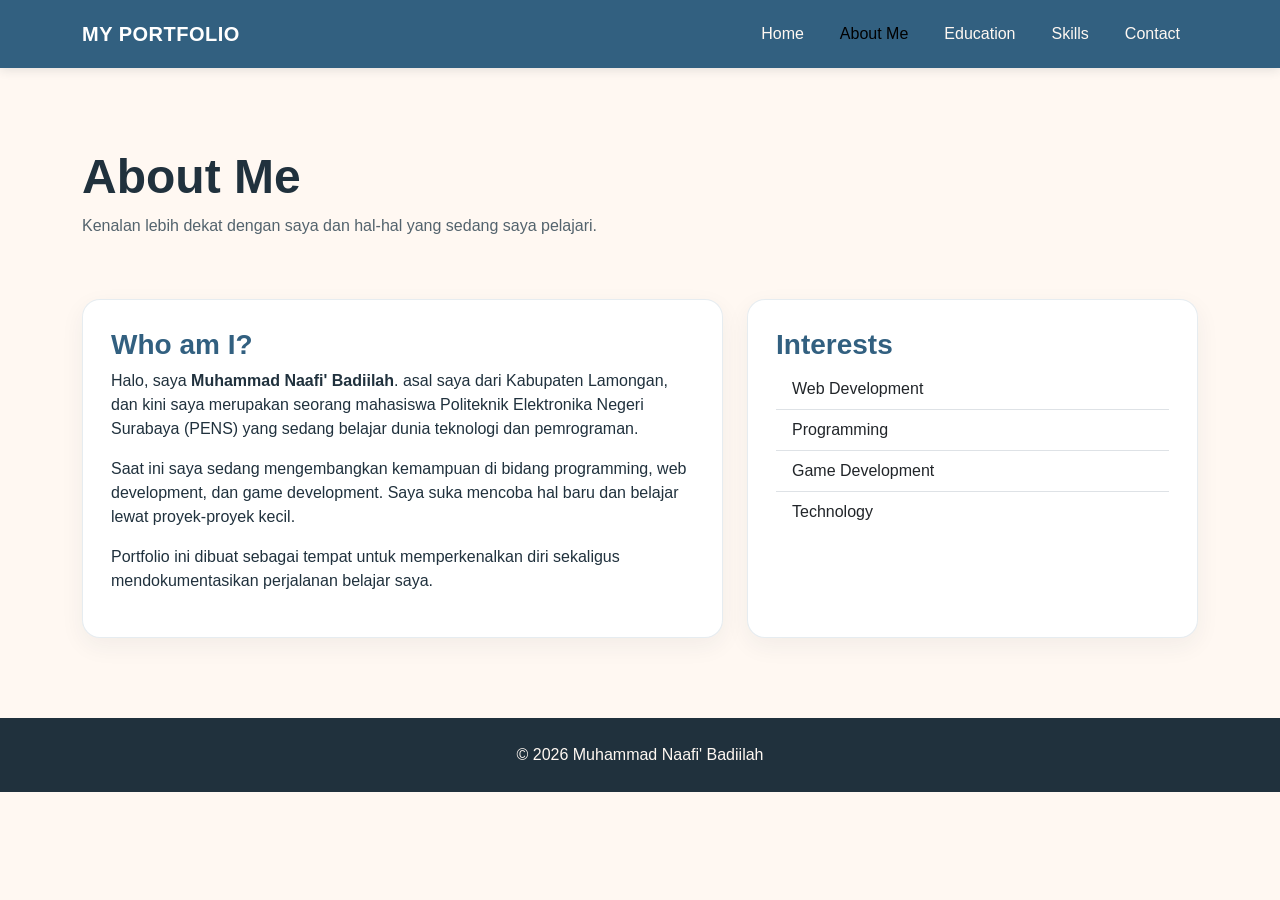
==== about_me.html @ 1b21f170 "Initial commit" ====
<!doctype html>
<html lang="id">
  <head>
    <meta charset="utf-8" />
    <meta name="viewport" content="width=device-width, initial-scale=1" />
    <title>About Me | My Portfolio</title>
    <link
      rel="stylesheet"
      href="https://cdnjs.cloudflare.com/ajax/libs/animate.css/4.1.1/animate.min.css"
    />
    <link rel="icon" type="image/png" href="images/foto_naafi.png" />
    <link href="bootstrap/css/bootstrap.min.css" rel="stylesheet" />
    <link href="style/style.css" rel="stylesheet" />
  </head>
  <body>
    <nav class="navbar navbar-expand-lg sticky-top">
      <div class="container">
        <span class="navbar-brand">MY PORTFOLIO</span>
        <button
          class="navbar-toggler"
          type="button"
          data-bs-toggle="collapse"
          data-bs-target="#navbarNav"
        >
          <span class="navbar-toggler-icon"></span>
        </button>
        <div class="collapse navbar-collapse" id="navbarNav">
          <ul class="navbar-nav ms-auto">
            <li class="nav-item">
              <a class="nav-link" href="home.html">Home</a>
            </li>
            <li class="nav-item">
              <a class="nav-link active" href="about_me.html">About Me</a>
            </li>
            <li class="nav-item">
              <a class="nav-link" href="education.html">Education</a>
            </li>
            <li class="nav-item">
              <a class="nav-link" href="skills.html">Skills</a>
            </li>
            <li class="nav-item">
              <a class="nav-link" href="contact.html">Contact</a>
            </li>
          </ul>
        </div>
      </div>
    </nav>
    <main>
      <div class="container">
        <header
          class="page-header animate__animated animate__fadeInDown animate-delay-0.8s"
        >
          <h1>About Me</h1>
          <p>
            Kenalan lebih dekat dengan saya dan hal-hal yang sedang saya
            pelajari.
          </p>
        </header>

        <div class="row g-4">
          <div class="col-lg-7">
            <div
              class="section-card animate__animated animate__fadeInLeft"
              style="animation-delay: 1s"
            >
              <h3>Who am I?</h3>
              <p>
                Halo, saya <strong>Muhammad Naafi' Badiilah</strong>. asal saya
                dari Kabupaten Lamongan, dan kini saya merupakan seorang
                mahasiswa Politeknik Elektronika Negeri Surabaya (PENS) yang
                sedang belajar dunia teknologi dan pemrograman.
              </p>
              <p>
                Saat ini saya sedang mengembangkan kemampuan di bidang
                programming, web development, dan game development. Saya suka
                mencoba hal baru dan belajar lewat proyek-proyek kecil.
              </p>
              <p>
                Portfolio ini dibuat sebagai tempat untuk memperkenalkan diri
                sekaligus mendokumentasikan perjalanan belajar saya.
              </p>
            </div>
          </div>
          <div class="col-lg-5">
            <div
              class="section-card animate__animated animate__fadeInRight"
              style="animation-delay: 1.8s"
            >
              <h3>Interests</h3>
              <ul class="list-group list-group-flush">
                <li class="list-group-item bg-transparent">Web Development</li>
                <li class="list-group-item bg-transparent">Programming</li>
                <li class="list-group-item bg-transparent">Game Development</li>
                <li class="list-group-item bg-transparent">Technology</li>
              </ul>
            </div>
          </div>
        </div>
      </div>
    </main>
    <footer>
      <div class="container text-center">© 2026 Muhammad Naafi' Badiilah</div>
    </footer>
    <script src="bootstrap/js/bootstrap.bundle.min.js"></script>
  </body>
</html>
---- style/style.css ----
:root {
  --cream: #FFF8F2;
  --navy: #20313D;
  --blue: #326080;
  --light-blue: #B5D2E6;
  --white: #ffffff;
}

html { scroll-behavior: smooth; }
body {
  background-color: var(--cream);
  color: var(--navy);
  font-family: Arial, Helvetica, sans-serif;
}

.navbar {
  background-color: var(--blue);
  padding: 14px 0;
  box-shadow: 0 2px 10px rgba(32, 49, 61, 0.12);
}

.navbar-brand,
.navbar .nav-link { color: var(--cream); }
.navbar-brand { font-weight: 700; letter-spacing: .5px; }

.navbar .nav-link {
  position: relative;
  color: var(--cream);
  margin: 0 10px;
  padding-bottom: 8px;
  background-color: transparent;
}

.navbar .nav-link:visited,
.navbar .nav-link:focus,
.navbar .nav-link:active {
  color: #ffffff;
  background-color: transparent;
}

.navbar .nav-link::after {
  content: "";
  position: absolute;
  left: 0;
  bottom: 0;
  width: 0;
  height: 2px;
  background-color: var(--cream);
  transition: width 0.3s ease;
}


.navbar .nav-link:hover::after {
  width: 100%;
}

.hero { min-height: calc(100vh - 74px); display: flex; align-items: center; }
.hero-title { font-size: clamp(2.6rem, 6vw, 5rem); font-weight: 800; line-height: 1.05; }
.hero-title span { color: var(--blue); }
.hero-subtitle { font-size: 1.15rem; color: #53636d; max-width: 650px; }

.btn-main {
  background-color: var(--blue);
  color: var(--cream);
  border: 2px solid var(--blue);
  padding: 10px 22px;
  border-radius: 8px;
  font-weight: 600;
}
.btn-main:hover { background-color: var(--navy); border-color: var(--navy); color: var(--cream); }
.btn-outline-main { border: 2px solid var(--blue); color: var(--blue); padding: 10px 22px; border-radius: 8px; font-weight: 600; }
.btn-outline-main:hover { background-color: var(--blue); color: var(--cream); }

.profile-box {
  background-color: var(--light-blue);
  border-radius: 28px;
  padding: 40px;
  min-height: 390px;
  display: flex;
  align-items: center;
  justify-content: center;
  box-shadow: 15px 15px 0 var(--navy);
}
.profile-placeholder {
  width: 230px; height: 230px; border-radius: 50%;
  background-color: var(--blue); color: var(--cream);
  display: flex; align-items: center; justify-content: center;
  font-size: 4rem; font-weight: 800;
}

.profile-box img {
    width: 150%;
    height: 300px;
    object-fit: scale-down;
    border-radius: 20px;
    
}

.page-header { padding: 80px 0 45px; }
.page-header h1 { font-size: 3rem; font-weight: 800; }
.page-header p { color: #53636d; max-width: 700px; }

.section-card {
  background: var(--white);
  border: 1px solid rgba(50,96,128,.12);
  border-radius: 18px;
  padding: 28px;
  height: 100%;
  box-shadow: 0 8px 24px rgba(32,49,61,.06);
}
.section-card h3 { color: var(--blue); font-weight: 700; }

.timeline { border-left: 3px solid var(--light-blue); padding-left: 28px; }
.timeline-item { position: relative; margin-bottom: 35px; }
.timeline-item::before {
  content: ''; position: absolute; width: 14px; height: 14px;
  background: var(--blue); border: 3px solid var(--cream); border-radius: 50%;
  left: -37px; top: 4px;
}
.timeline-item h3 { margin-bottom: 5px; }
.timeline-item .year { color: var(--blue); font-weight: 700; }

.skill-card { text-align: center; }
.skill-icon { font-size: 2rem; font-weight: 800; color: var(--blue); margin-bottom: 12px; }
.progress { height: 9px; background-color: #e6edf1; }
.progress-bar { background-color: var(--blue); }

.contact-info a { color: var(--blue); text-decoration: none; }
.contact-info a:hover { color: var(--navy); text-decoration: underline; }
.form-control, .form-control:focus { border-color: var(--light-blue); box-shadow: none; }
.form-control:focus { outline: 2px solid rgba(50,96,128,.18); }

footer { background-color: var(--navy); color: var(--cream); margin-top: 80px; padding: 25px 0; }

@media (max-width: 767px) {
  .hero { padding: 60px 0; }
  .profile-box { margin-top: 30px; box-shadow: 8px 8px 0 var(--navy); }
  .page-header { padding-top: 55px; }
}

.social-btn {
  display: flex;
  align-items: center;
  justify-content: center;
  padding: 14px 22px;
  border-radius: 10px;
  color: #326080;
  background-color: transparent;
  text-decoration: none;
  font-weight: 600;
  border: 2px solid #326080;
  transition: all 0.3s ease;
  position: relative;
  overflow: hidden;
}

.social-btn:hover {
  background-color: #326080;
  color: #ffffff;
  transform: translateY(-3px);
  box-shadow: 0 6px 15px rgba(50, 96, 128, 0.25);
}

.navbar-brand {
  color: #ffffff !important;
}

.navbar-toggler {
  filter: invert(1) grayscale(100%) brightness(200%);
  box-shadow: none !important;
}
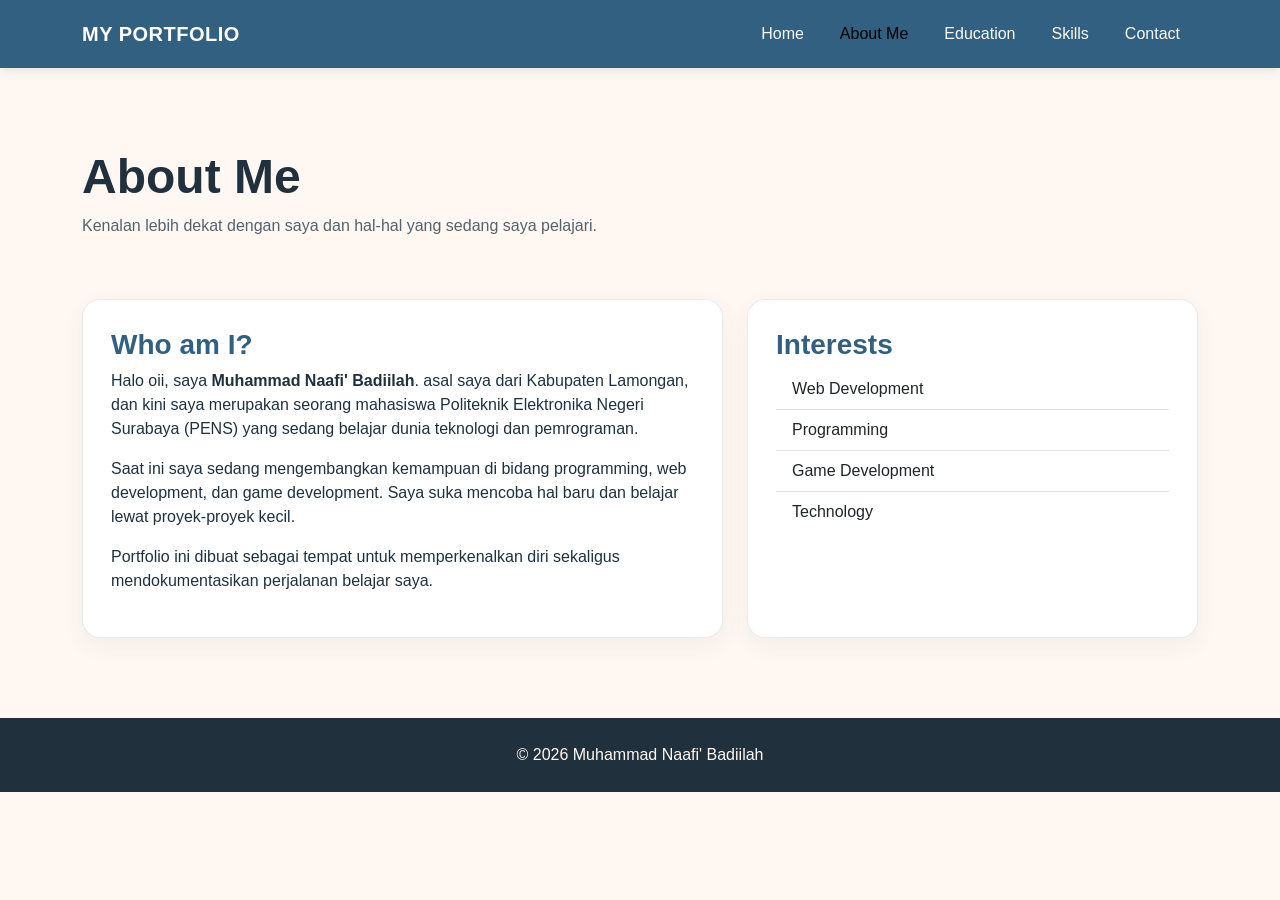
==== commit ef328c53: "halo oi" ====
--- a/about_me.html
+++ b/about_me.html
@@ -27,7 +27,7 @@
         <div class="collapse navbar-collapse" id="navbarNav">
           <ul class="navbar-nav ms-auto">
             <li class="nav-item">
-              <a class="nav-link" href="home.html">Home</a>
+              <a class="nav-link" href="index.html">Home</a>
             </li>
             <li class="nav-item">
               <a class="nav-link active" href="about_me.html">About Me</a>
@@ -65,7 +65,7 @@
             >
               <h3>Who am I?</h3>
               <p>
-                Halo, saya <strong>Muhammad Naafi' Badiilah</strong>. asal saya
+                Halo oii, saya <strong>Muhammad Naafi' Badiilah</strong>. asal saya
                 dari Kabupaten Lamongan, dan kini saya merupakan seorang
                 mahasiswa Politeknik Elektronika Negeri Surabaya (PENS) yang
                 sedang belajar dunia teknologi dan pemrograman.
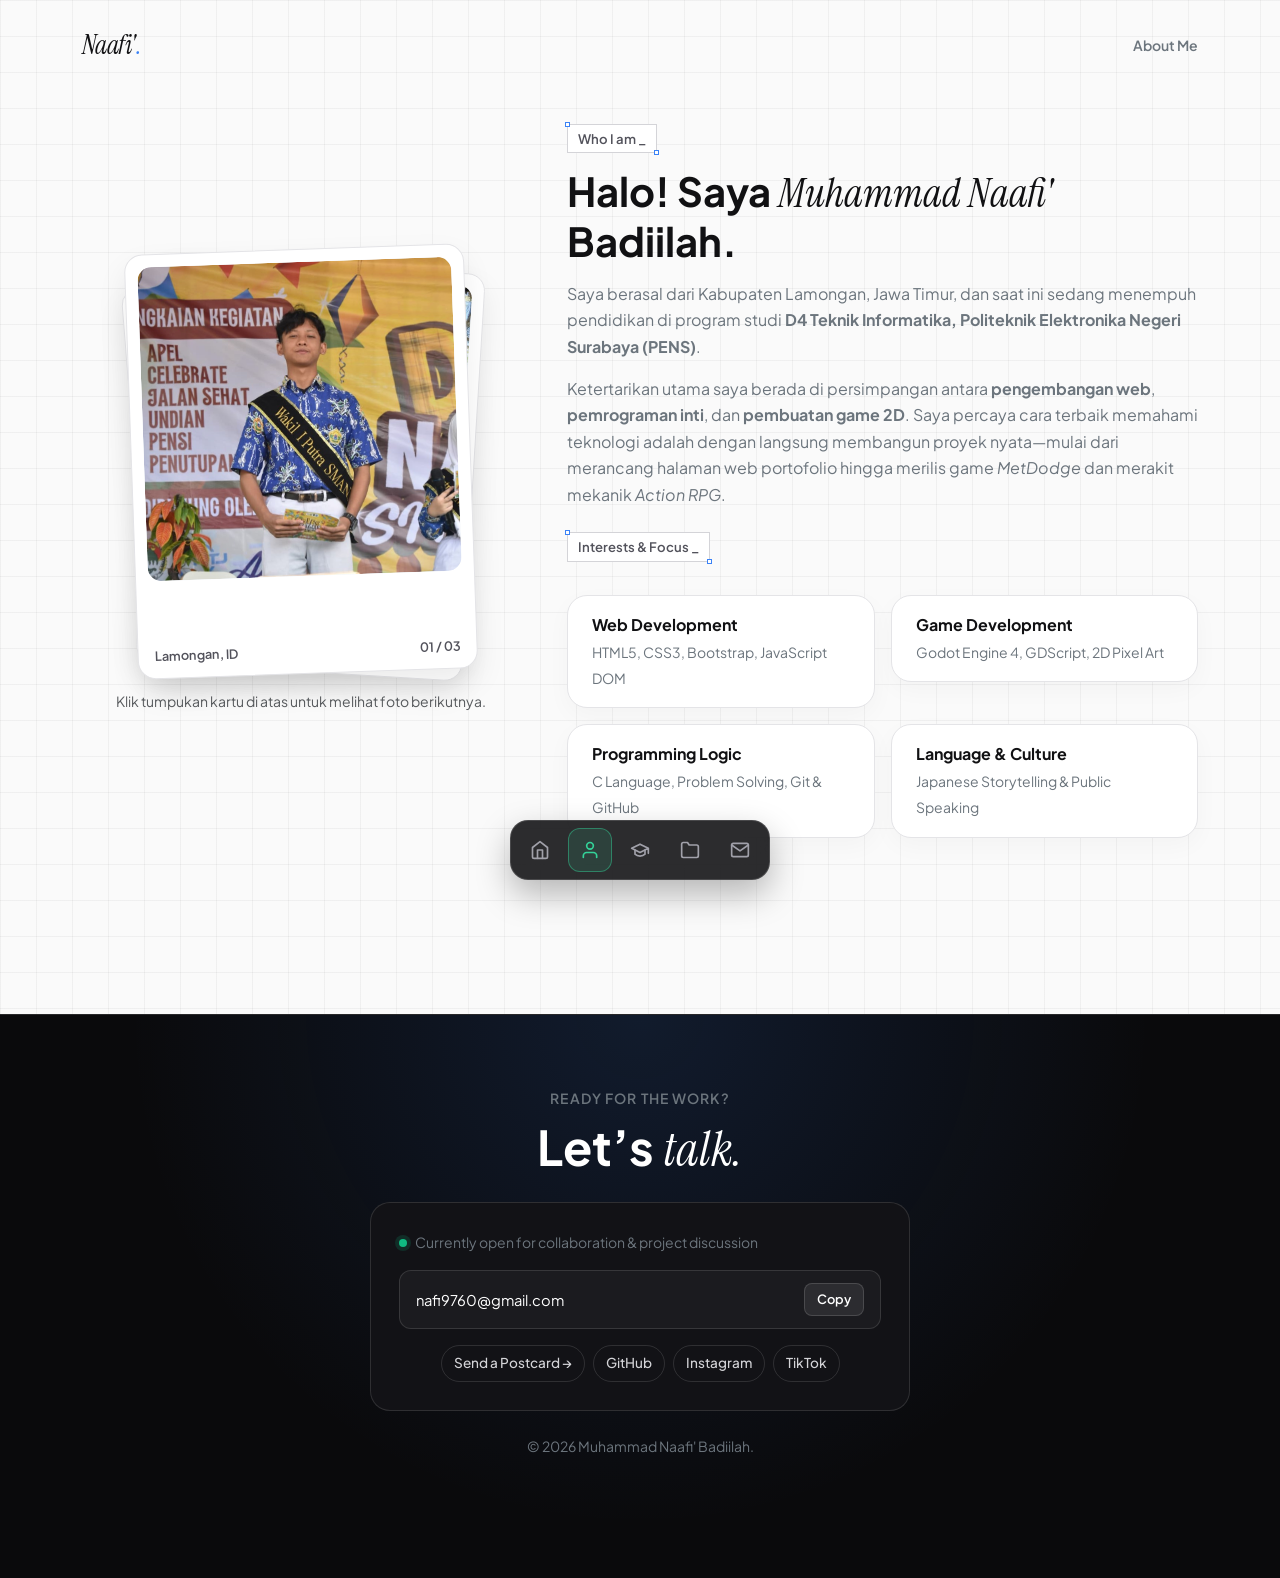
==== commit 22561139: "Update protofolio versi terbaru" ====
--- a/about_me.html
+++ b/about_me.html
@@ -1,106 +1,308 @@
 <!doctype html>
 <html lang="id">
   <head>
-    <meta charset="utf-8" />
-    <meta name="viewport" content="width=device-width, initial-scale=1" />
-    <title>About Me | My Portfolio</title>
+    <meta charset="UTF-8" />
+    <meta name="viewport" content="width=device-width, initial-scale=1.0" />
+    <title>About Me | Naafi'</title>
     <link
-      rel="stylesheet"
-      href="https://cdnjs.cloudflare.com/ajax/libs/animate.css/4.1.1/animate.min.css"
+      rel="icon"
+      type="image/svg+xml"
+      href="data:image/svg+xml,%3Csvg xmlns='http://www.w3.org/2000/svg' viewBox='0 0 100 100'%3E%3Ccircle cx='50' cy='50' r='48' fill='%23111113'/%3E%3Ctext x='47' y='69' font-family='Georgia, serif' font-style='italic' font-weight='bold' font-size='58' fill='%23ffffff' text-anchor='middle'%3EN%3C/text%3E%3Ccircle cx='74' cy='66' r='7' fill='%233b82f6'/%3E%3Crect x='79' y='53' width='4' height='4' fill='%233b82f6'/%3E%3C/svg%3E"
     />
-    <link rel="icon" type="image/png" href="images/foto_naafi.png" />
-    <link href="bootstrap/css/bootstrap.min.css" rel="stylesheet" />
-    <link href="style/style.css" rel="stylesheet" />
+    <link rel="stylesheet" href="bootstrap/css/bootstrap.min.css" />
+    <link rel="stylesheet" href="style/style.css" />
   </head>
   <body>
-    <nav class="navbar navbar-expand-lg sticky-top">
+    <header class="top-brand-bar">
+      <div class="container d-flex justify-content-between align-items-center">
+        <a href="index.html" class="brand-signature">Naafi'<span>.</span></a>
+        <span class="small text-secondary fw-semibold">About Me</span>
+      </div>
+    </header>
+
+    <main class="container py-4 py-md-5">
+      <section class="row align-items-center g-5 mb-5">
+        <!-- TUMPUKAN FOTO POLAROID INTERAKTIF -->
+        <div class="col-lg-5">
+          <div
+            class="polaroid-stack"
+            id="polaroidStack"
+            title="Klik untuk ganti kartu foto"
+          >
+            <!-- KARTU POLAROID 1 -->
+            <div class="polaroid-item" data-pos="0">
+              <div class="photo-slot-empty" style="aspect-ratio: 1/1">
+                <img src="images/mc.jpeg" alt="Naafi Portrait" />
+              </div>
+              <div class="polaroid-caption">
+                <span>Lamongan, ID</span>
+                <span>01 / 03</span>
+              </div>
+            </div>
+
+            <!-- KARTU POLAROID 2 -->
+            <div class="polaroid-item" data-pos="1">
+              <div class="photo-slot-empty" style="aspect-ratio: 1/1">
+                <img src="images/paskib.jpeg" alt="Aktivitas Kampus PENS" />
+              </div>
+              <div class="polaroid-caption">
+                <span>Lamongan, ID</span>
+                <span>02 / 03</span>
+              </div>
+            </div>
+
+            <!-- KARTU POLAROID 3 -->
+            <div class="polaroid-item" data-pos="2">
+              <div class="photo-slot-empty" style="aspect-ratio: 1/1">
+                <img src="images/selfie.jpeg" alt="Game Development" />
+              </div>
+              <div class="polaroid-caption">
+                <span>Surabaya, ID</span>
+                <span>03 / 03</span>
+              </div>
+            </div>
+          </div>
+          <p class="text-center small text-muted mt-3 mb-0">
+            Klik tumpukan kartu di atas untuk melihat foto berikutnya.
+          </p>
+        </div>
+
+        <!-- CERITA PERSONAL NAAFI' -->
+        <div class="col-lg-7">
+          <span class="section-tag">Who I am _</span>
+          <h1 class="fw-bold mb-3">
+            Halo! Saya
+            <span class="font-editorial">Muhammad Naafi'</span> Badiilah.
+          </h1>
+          <p class="text-secondary">
+            Saya berasal dari Kabupaten Lamongan, Jawa Timur, dan saat ini
+            sedang menempuh pendidikan di program studi
+            <strong
+              >D4 Teknik Informatika, Politeknik Elektronika Negeri Surabaya
+              (PENS)</strong
+            >.
+          </p>
+          <p class="text-secondary mb-4">
+            Ketertarikan utama saya berada di persimpangan antara
+            <strong>pengembangan web</strong>,
+            <strong>pemrograman inti</strong>, dan
+            <strong>pembuatan game 2D</strong>. Saya percaya cara terbaik
+            memahami teknologi adalah dengan langsung membangun proyek
+            nyata—mulai dari merancang halaman web portofolio hingga merilis
+            game <em>MetDodge</em> dan merakit mekanik <em>Action RPG</em>.
+          </p>
+
+          <!-- INTERESTS & TOOLS GRID -->
+          <span class="section-tag">Interests & Focus _</span>
+          <div class="row g-3 mt-1">
+            <div class="col-sm-6">
+              <div class="editorial-card py-3">
+                <div class="fw-bold">Web Development</div>
+                <small class="text-secondary"
+                  >HTML5, CSS3, Bootstrap, JavaScript DOM</small
+                >
+              </div>
+            </div>
+            <div class="col-sm-6">
+              <div class="editorial-card py-3">
+                <div class="fw-bold">Game Development</div>
+                <small class="text-secondary"
+                  >Godot Engine 4, GDScript, 2D Pixel Art</small
+                >
+              </div>
+            </div>
+            <div class="col-sm-6">
+              <div class="editorial-card py-3">
+                <div class="fw-bold">Programming Logic</div>
+                <small class="text-secondary"
+                  >C Language, Problem Solving, Git &amp; GitHub</small
+                >
+              </div>
+            </div>
+            <div class="col-sm-6">
+              <div class="editorial-card py-3">
+                <div class="fw-bold">Language &amp; Culture</div>
+                <small class="text-secondary"
+                  >Japanese Storytelling &amp; Public Speaking</small
+                >
+              </div>
+            </div>
+          </div>
+        </div>
+      </section>
+    </main>
+
+    <!-- DARK CTA FOOTER -->
+    <footer class="dark-cta-footer text-center">
       <div class="container">
-        <span class="navbar-brand">MY PORTFOLIO</span>
-        <button
-          class="navbar-toggler"
-          type="button"
-          data-bs-toggle="collapse"
-          data-bs-target="#navbarNav"
-        >
-          <span class="navbar-toggler-icon"></span>
-        </button>
-        <div class="collapse navbar-collapse" id="navbarNav">
-          <ul class="navbar-nav ms-auto">
-            <li class="nav-item">
-              <a class="nav-link" href="index.html">Home</a>
-            </li>
-            <li class="nav-item">
-              <a class="nav-link active" href="about_me.html">About Me</a>
-            </li>
-            <li class="nav-item">
-              <a class="nav-link" href="education.html">Education</a>
-            </li>
-            <li class="nav-item">
-              <a class="nav-link" href="skills.html">Skills</a>
-            </li>
-            <li class="nav-item">
-              <a class="nav-link" href="contact.html">Contact</a>
-            </li>
-          </ul>
+        <p
+          class="small text-uppercase text-secondary fw-semibold mb-2"
+          style="letter-spacing: 0.08em"
+        >
+          Ready for the work?
+        </p>
+        <h2 class="display-5 fw-bold mb-4">
+          Let’s <span class="font-editorial">talk.</span>
+        </h2>
+        <div class="collab-panel text-start mb-4">
+          <div
+            class="d-flex align-items-center gap-2 small text-secondary mb-3"
+          >
+            <span class="status-dot"></span>
+            <span
+              >Currently open for collaboration &amp; project discussion</span
+            >
+          </div>
+          <div class="email-copy-box mb-3">
+            <span class="text-white text-truncate">nafi9760@gmail.com</span>
+            <button
+              type="button"
+              class="btn-copy-email"
+              data-email="nafi9760@gmail.com"
+            >
+              Copy
+            </button>
+          </div>
+          <div class="d-flex flex-wrap gap-2 justify-content-center">
+            <a href="contact.html" class="social-pill-dark"
+              >Send a Postcard &rarr;</a
+            >
+            <a
+              href="https://github.com/NaffShade"
+              target="_blank"
+              rel="noopener"
+              class="social-pill-dark"
+              >GitHub</a
+            >
+            <a
+              href="https://www.instagram.com/_naffinite/"
+              target="_blank"
+              rel="noopener"
+              class="social-pill-dark"
+              >Instagram</a
+            >
+            <a
+              href="https://www.tiktok.com/@villainterkenal"
+              target="_blank"
+              rel="noopener"
+              class="social-pill-dark"
+              >TikTok</a
+            >
+          </div>
         </div>
+        <p class="small text-secondary mb-0">
+          &copy; 2026 Muhammad Naafi' Badiilah.
+        </p>
       </div>
+    </footer>
+
+    <!-- FLOATING DOCK NAVBAR -->
+    <nav class="floating-dock" aria-label="Main Navigation">
+      <a
+        href="index.html"
+        class="dock-link"
+        data-label="Home"
+        aria-label="Home"
+      >
+        <svg
+          width="20"
+          height="20"
+          viewBox="0 0 24 24"
+          fill="none"
+          stroke="currentColor"
+          stroke-width="2"
+          stroke-linecap="round"
+          stroke-linejoin="round"
+        >
+          <path d="M3 9l9-7 9 7v11a2 2 0 0 1-2 2H5a2 2 0 0 1-2-2z" />
+          <polyline points="9 22 9 12 15 12 15 22" />
+        </svg>
+      </a>
+      <a
+        href="about_me.html"
+        class="dock-link"
+        data-label="About Me"
+        aria-label="About Me"
+      >
+        <svg
+          width="20"
+          height="20"
+          viewBox="0 0 24 24"
+          fill="none"
+          stroke="currentColor"
+          stroke-width="2"
+          stroke-linecap="round"
+          stroke-linejoin="round"
+        >
+          <path d="M20 21v-2a4 4 0 0 0-4-4H8a4 4 0 0 0-4 4v2" />
+          <circle cx="12" cy="7" r="4" />
+        </svg>
+      </a>
+      <a
+        href="education.html"
+        class="dock-link"
+        data-label="Education"
+        aria-label="Education"
+      >
+        <svg
+          width="20"
+          height="20"
+          viewBox="0 0 24 24"
+          fill="none"
+          stroke="currentColor"
+          stroke-width="2"
+          stroke-linecap="round"
+          stroke-linejoin="round"
+        >
+          <path d="M22 10v6M2 10l10-5 10 5-10 5z" />
+          <path d="M6 12v5c3 3 9 3 12 0v-5" />
+        </svg>
+      </a>
+      <a
+        href="skills.html"
+        class="dock-link"
+        data-label="Projects & Skills"
+        aria-label="Projects & Skills"
+      >
+        <svg
+          width="20"
+          height="20"
+          viewBox="0 0 24 24"
+          fill="none"
+          stroke="currentColor"
+          stroke-width="2"
+          stroke-linecap="round"
+          stroke-linejoin="round"
+        >
+          <path
+            d="M22 19a2 2 0 0 1-2 2H4a2 2 0 0 1-2-2V5a2 2 0 0 1 2-2h5l2 3h9a2 2 0 0 1 2 2z"
+          />
+        </svg>
+      </a>
+      <a
+        href="contact.html"
+        class="dock-link"
+        data-label="Contact"
+        aria-label="Contact"
+      >
+        <svg
+          width="20"
+          height="20"
+          viewBox="0 0 24 24"
+          fill="none"
+          stroke="currentColor"
+          stroke-width="2"
+          stroke-linecap="round"
+          stroke-linejoin="round"
+        >
+          <path
+            d="M4 4h16c1.1 0 2 .9 2 2v12c0 1.1-.9 2-2 2H4c-1.1 0-2-.9-2-2V6c0-1.1.9-2 2-2z"
+          />
+          <polyline points="22,6 12,13 2,6" />
+        </svg>
+      </a>
     </nav>
-    <main>
-      <div class="container">
-        <header
-          class="page-header animate__animated animate__fadeInDown animate-delay-0.8s"
-        >
-          <h1>About Me</h1>
-          <p>
-            Kenalan lebih dekat dengan saya dan hal-hal yang sedang saya
-            pelajari.
-          </p>
-        </header>
-
-        <div class="row g-4">
-          <div class="col-lg-7">
-            <div
-              class="section-card animate__animated animate__fadeInLeft"
-              style="animation-delay: 1s"
-            >
-              <h3>Who am I?</h3>
-              <p>
-                Halo oii, saya <strong>Muhammad Naafi' Badiilah</strong>. asal saya
-                dari Kabupaten Lamongan, dan kini saya merupakan seorang
-                mahasiswa Politeknik Elektronika Negeri Surabaya (PENS) yang
-                sedang belajar dunia teknologi dan pemrograman.
-              </p>
-              <p>
-                Saat ini saya sedang mengembangkan kemampuan di bidang
-                programming, web development, dan game development. Saya suka
-                mencoba hal baru dan belajar lewat proyek-proyek kecil.
-              </p>
-              <p>
-                Portfolio ini dibuat sebagai tempat untuk memperkenalkan diri
-                sekaligus mendokumentasikan perjalanan belajar saya.
-              </p>
-            </div>
-          </div>
-          <div class="col-lg-5">
-            <div
-              class="section-card animate__animated animate__fadeInRight"
-              style="animation-delay: 1.8s"
-            >
-              <h3>Interests</h3>
-              <ul class="list-group list-group-flush">
-                <li class="list-group-item bg-transparent">Web Development</li>
-                <li class="list-group-item bg-transparent">Programming</li>
-                <li class="list-group-item bg-transparent">Game Development</li>
-                <li class="list-group-item bg-transparent">Technology</li>
-              </ul>
-            </div>
-          </div>
-        </div>
-      </div>
-    </main>
-    <footer>
-      <div class="container text-center">© 2026 Muhammad Naafi' Badiilah</div>
-    </footer>
-    <script src="bootstrap/js/bootstrap.bundle.min.js"></script>
+
+    <script src="js/interaktif.js"></script>
   </body>
 </html>
--- a/style/style.css
+++ b/style/style.css
@@ -1,171 +1,604 @@
+/* =========================================================
+   1. VARIABEL WARNA & FONT (TEMA EDITORIAL LIGHT + DARK CTA)
+   ========================================================= */
+@import url('https://fonts.googleapis.com/css2?family=Instrument+Serif:ital@0;1&family=Plus+Jakarta+Sans:wght@400;500;600;700&display=swap');
+
 :root {
-  --cream: #FFF8F2;
-  --navy: #20313D;
-  --blue: #326080;
-  --light-blue: #B5D2E6;
-  --white: #ffffff;
-}
-
-html { scroll-behavior: smooth; }
+  --bg-canvas: #fafafa;
+  --grid-color: rgba(17, 17, 19, 0.045);
+  --surface-white: #ffffff;
+  --surface-soft: #f4f4f5;
+  --ink-primary: #111113;
+  --ink-secondary: #52525b;
+  --ink-muted: #71717a;
+  --border-light: #e4e4e7;
+  --accent-mint: #10b981;
+  --accent-blue: #3b82f6;
+  --accent-purple: #8b5cf6;
+  --dark-bg: #0a0a0c;
+  --dark-panel: #121216;
+  --dark-border: rgba(255, 255, 255, 0.12);
+  --font-sans: 'Plus Jakarta Sans', system-ui, -apple-system, sans-serif;
+  --font-serif: 'Instrument Serif', Georgia, serif;
+}
+
+/* =========================================================
+   2. RESET & LATAR GRID TIPIS
+   ========================================================= */
+* {
+  box-sizing: border-box;
+}
+
+html {
+  scroll-behavior: smooth;
+}
+
 body {
-  background-color: var(--cream);
-  color: var(--navy);
-  font-family: Arial, Helvetica, sans-serif;
-}
-
-.navbar {
-  background-color: var(--blue);
-  padding: 14px 0;
-  box-shadow: 0 2px 10px rgba(32, 49, 61, 0.12);
-}
-
-.navbar-brand,
-.navbar .nav-link { color: var(--cream); }
-.navbar-brand { font-weight: 700; letter-spacing: .5px; }
-
-.navbar .nav-link {
+  margin: 0;
+  font-family: var(--font-sans);
+  color: var(--ink-primary);
+  background-color: var(--bg-canvas);
+  /* Efek kertas grid tipis */
+  background-image:
+    linear-gradient(to right, var(--grid-color) 1px, transparent 1px),
+    linear-gradient(to bottom, var(--grid-color) 1px, transparent 1px);
+  background-size: 36px 36px;
+  overflow-x: hidden;
+  line-height: 1.65;
+}
+
+.font-editorial {
+  font-family: var(--font-serif);
+  font-style: italic;
+  font-weight: 400;
+}
+
+/* =========================================================
+   3. BRAND SIGNATURE ATAS & BADGE LABEL BER-SUDUT
+   ========================================================= */
+.top-brand-bar {
+  padding: 1.5rem 0 0.5rem;
+}
+
+.brand-signature {
+  font-family: var(--font-serif);
+  font-style: italic;
+  font-size: 1.65rem;
+  color: var(--ink-primary);
+  text-decoration: none;
+  letter-spacing: -0.02em;
+}
+
+.brand-signature span {
+  color: var(--accent-blue);
+}
+
+/* Label kecil bergaya selection-box (seperti Intro _, My work _) */
+.section-tag {
+  display: inline-flex;
+  align-items: center;
+  gap: 6px;
+  font-size: 0.82rem;
+  font-weight: 600;
+  color: var(--ink-secondary);
+  background: var(--surface-white);
+  border: 1px solid #d4d4d8;
+  padding: 3px 10px;
   position: relative;
-  color: var(--cream);
-  margin: 0 10px;
-  padding-bottom: 8px;
-  background-color: transparent;
-}
-
-.navbar .nav-link:visited,
-.navbar .nav-link:focus,
-.navbar .nav-link:active {
-  color: #ffffff;
-  background-color: transparent;
-}
-
-.navbar .nav-link::after {
+  margin-bottom: 0.85rem;
+}
+
+.section-tag::before,
+.section-tag::after {
+  content: "";
+  width: 5px;
+  height: 5px;
+  background: var(--surface-white);
+  border: 1px solid var(--accent-blue);
+  position: absolute;
+}
+
+.section-tag::before {
+  top: -3px;
+  left: -3px;
+}
+
+.section-tag::after {
+  bottom: -3px;
+  right: -3px;
+}
+
+/* Titik hijau status kolaborasi */
+.status-pill {
+  display: inline-flex;
+  align-items: center;
+  gap: 8px;
+  font-size: 0.8rem;
+  font-weight: 500;
+  color: var(--ink-secondary);
+  background: var(--surface-white);
+  border: 1px solid var(--border-light);
+  border-radius: 999px;
+  padding: 5px 14px;
+}
+
+.status-dot {
+  width: 8px;
+  height: 8px;
+  border-radius: 50%;
+  background-color: var(--accent-mint);
+  box-shadow: 0 0 0 4px rgba(16, 185, 129, 0.16);
+}
+
+/* =========================================================
+   4. HERO & PLACEHOLDER FOTO PROFIL
+   ========================================================= */
+.hero-title {
+  font-size: clamp(1.85rem, 3.3vw, 2.6rem);
+  font-weight: 700;
+  letter-spacing: -0.035em;
+  line-height: 1.15;
+}
+
+.photo-frame-card {
+  background: var(--surface-white);
+  border: 1px solid var(--border-light);
+  border-radius: 22px;
+  padding: 14px;
+  box-shadow: 0 18px 40px rgba(17, 17, 19, 0.06);
+  transform: rotate(1.5deg);
+  transition: transform 0.25s ease;
+}
+
+.photo-frame-card:hover {
+  transform: rotate(0deg);
+}
+
+.photo-slot-empty {
+  width: 100%;
+  aspect-ratio: 4 / 5;
+  border-radius: 14px;
+  background: linear-gradient(145deg, #f8fafc, #f1f5f9);
+  display: flex;
+  flex-direction: column;
+  align-items: center;
+  justify-content: center;
+  text-align: center;
+  color: var(--ink-muted);
+  overflow: hidden;
+}
+
+.photo-slot-empty img {
+  width: 100%;
+  height: 100%;
+  object-fit: cover;
+  border-radius: 12px;
+  display: block;
+}
+
+/* =========================================================
+   5. TOMBOL UTAMA & SEKUNDER
+   ========================================================= */
+.btn-ink {
+  background: var(--ink-primary);
+  color: #ffffff;
+  border: 1px solid var(--ink-primary);
+  border-radius: 999px;
+  padding: 0.65rem 1.35rem;
+  font-size: 0.9rem;
+  font-weight: 600;
+  text-decoration: none;
+  display: inline-flex;
+  align-items: center;
+  gap: 8px;
+  transition: all 0.2s ease;
+}
+
+.btn-ink:hover {
+  background: #27272a;
+  color: #ffffff;
+  transform: translateY(-2px);
+}
+
+.btn-outline-ink {
+  background: var(--surface-white);
+  color: var(--ink-primary);
+  border: 1px solid var(--border-light);
+  border-radius: 999px;
+  padding: 0.65rem 1.35rem;
+  font-size: 0.9rem;
+  font-weight: 600;
+  text-decoration: none;
+  display: inline-flex;
+  align-items: center;
+  gap: 8px;
+  transition: all 0.2s ease;
+}
+
+.btn-outline-ink:hover {
+  border-color: var(--ink-primary);
+  color: var(--ink-primary);
+  transform: translateY(-2px);
+}
+
+/* =========================================================
+   6. KARTU EDITORIAL & FOLDER PROYEK INTERAKTIF
+   ========================================================= */
+.editorial-card {
+  background: var(--surface-white);
+  border: 1px solid var(--border-light);
+  border-radius: 20px;
+  padding: 1.5rem;
+  box-shadow: 0 8px 24px rgba(17, 17, 19, 0.03);
+  transition: transform 0.22s ease, box-shadow 0.22s ease, border-color 0.22s ease;
+}
+
+.editorial-card:hover {
+  transform: translateY(-4px);
+  border-color: #d4d4d8;
+  box-shadow: 0 16px 32px rgba(17, 17, 19, 0.06);
+}
+
+/* Gaya Folder Proyek (Terinspirasi halaman Projects Syahani) */
+.folder-card {
+  position: relative;
+  margin-top: 18px;
+  border-radius: 0 18px 18px 18px;
+  padding: 1.5rem;
+  color: #ffffff;
+  cursor: pointer;
+  transition: transform 0.25s ease, box-shadow 0.25s ease;
+  box-shadow: 0 14px 28px rgba(17, 17, 19, 0.1);
+}
+
+/* Lid / Tab atas folder */
+.folder-card::before {
   content: "";
   position: absolute;
+  top: -14px;
   left: 0;
-  bottom: 0;
-  width: 0;
-  height: 2px;
-  background-color: var(--cream);
-  transition: width 0.3s ease;
-}
-
-
-.navbar .nav-link:hover::after {
+  width: 42%;
+  height: 15px;
+  border-radius: 12px 12px 0 0;
+  background: inherit;
+}
+
+.folder-card:hover {
+  transform: translateY(-6px) rotate(-0.6deg);
+  box-shadow: 0 20px 36px rgba(17, 17, 19, 0.16);
+}
+
+.folder-blue {
+  background: linear-gradient(135deg, #2563eb, #3b82f6);
+}
+
+.folder-purple {
+  background: linear-gradient(135deg, #6d28d9, #8b5cf6);
+}
+
+.folder-emerald {
+  background: linear-gradient(135deg, #059669, #10b981);
+}
+
+.folder-sheet {
+  background: rgba(255, 255, 255, 0.96);
+  color: var(--ink-primary);
+  border-radius: 12px;
+  padding: 1rem 1.1rem;
+  margin-bottom: 1rem;
+  box-shadow: 0 4px 12px rgba(0, 0, 0, 0.08);
+}
+
+.folder-badge {
+  display: inline-block;
+  font-size: 0.74rem;
+  font-weight: 700;
+  background: rgba(255, 255, 255, 0.2);
+  color: #ffffff;
+  padding: 3px 10px;
+  border-radius: 999px;
+}
+
+/* =========================================================
+   7. TUMPUKAN FOTO POLAROID INTERAKTIF (ABOUT ME)
+   ========================================================= */
+.polaroid-stack {
+  position: relative;
   width: 100%;
-}
-
-.hero { min-height: calc(100vh - 74px); display: flex; align-items: center; }
-.hero-title { font-size: clamp(2.6rem, 6vw, 5rem); font-weight: 800; line-height: 1.05; }
-.hero-title span { color: var(--blue); }
-.hero-subtitle { font-size: 1.15rem; color: #53636d; max-width: 650px; }
-
-.btn-main {
-  background-color: var(--blue);
-  color: var(--cream);
-  border: 2px solid var(--blue);
-  padding: 10px 22px;
+  max-width: 340px;
+  aspect-ratio: 4 / 5;
+  margin: 0 auto;
+  cursor: pointer;
+}
+
+.polaroid-item {
+  position: absolute;
+  inset: 0;
+  background: var(--surface-white);
+  border: 1px solid var(--border-light);
+  border-radius: 18px;
+  padding: 12px 12px 42px;
+  box-shadow: 0 14px 30px rgba(17, 17, 19, 0.08);
+  transition: transform 0.35s ease, opacity 0.35s ease, z-index 0.1s;
+}
+
+.polaroid-item[data-pos="0"] {
+  z-index: 3;
+  transform: rotate(-2deg) scale(1);
+}
+
+.polaroid-item[data-pos="1"] {
+  z-index: 2;
+  transform: rotate(3.5deg) translate(10px, 6px) scale(0.96);
+}
+
+.polaroid-item[data-pos="2"] {
+  z-index: 1;
+  transform: rotate(-4.5deg) translate(-10px, 10px) scale(0.92);
+}
+
+.polaroid-caption {
+  position: absolute;
+  bottom: 11px;
+  left: 16px;
+  right: 16px;
+  font-size: 0.8rem;
+  font-weight: 600;
+  color: var(--ink-secondary);
+  display: flex;
+  justify-content: space-between;
+}
+
+/* =========================================================
+   8. TIMELINE PENDIDIKAN (EDUCATION)
+   ========================================================= */
+.edu-timeline {
+  position: relative;
+  padding-left: 1.75rem;
+  border-left: 2px solid var(--border-light);
+}
+
+.edu-item {
+  position: relative;
+  padding-bottom: 1.75rem;
+}
+
+.edu-item:last-child {
+  padding-bottom: 0;
+}
+
+.edu-dot {
+  position: absolute;
+  left: -2.22rem;
+  top: 0.35rem;
+  width: 13px;
+  height: 13px;
+  border-radius: 50%;
+  background: var(--surface-white);
+  border: 3px solid var(--accent-blue);
+}
+
+.edu-item.current .edu-dot {
+  border-color: var(--accent-mint);
+  box-shadow: 0 0 0 4px rgba(16, 185, 129, 0.18);
+}
+
+/* =========================================================
+   9. KARTU SURAT & TOPIC CHIPS (CONTACT)
+   ========================================================= */
+.postcard-box {
+  background: var(--surface-white);
+  border: 1px solid var(--border-light);
+  border-radius: 24px;
+  padding: 2rem;
+  position: relative;
+  box-shadow: 0 18px 42px rgba(17, 17, 19, 0.05);
+}
+
+.postcard-stamp {
+  position: absolute;
+  top: 22px;
+  right: 22px;
+  width: 68px;
+  height: 78px;
+  background: #ede9fe;
+  border: 2px dashed #a78bfa;
+  border-radius: 10px;
+  display: flex;
+  flex-direction: column;
+  align-items: center;
+  justify-content: center;
+  font-family: var(--font-serif);
+  font-style: italic;
+  font-size: 1.15rem;
+  color: #5b21b6;
+  transform: rotate(7deg);
+  user-select: none;
+}
+
+.topic-chip {
+  border: 1px solid var(--border-light);
+  background: var(--bg-canvas);
+  color: var(--ink-secondary);
+  border-radius: 999px;
+  padding: 6px 14px;
+  font-size: 0.84rem;
+  font-weight: 600;
+  cursor: pointer;
+  transition: all 0.18s ease;
+}
+
+.topic-chip:hover {
+  border-color: var(--ink-primary);
+  color: var(--ink-primary);
+}
+
+.topic-chip.active {
+  background: var(--ink-primary);
+  border-color: var(--ink-primary);
+  color: #ffffff;
+}
+
+/* =========================================================
+   10. DARK CTA FOOTER (PENUTUP GELAP SERAGAM DI SEMUA HALAMAN)
+   ========================================================= */
+.dark-cta-footer {
+  background-color: var(--dark-bg);
+  background-image: radial-gradient(circle at 50% 0%, rgba(59, 130, 246, 0.14), transparent 60%);
+  color: #ffffff;
+  margin-top: 5rem;
+  padding: 4.5rem 0 7.5rem; /* Ruang bawah ekstra agar tidak tertutup floating dock */
+  border-top: 1px solid var(--dark-border);
+}
+
+.collab-panel {
+  background: var(--dark-panel);
+  border: 1px solid var(--dark-border);
+  border-radius: 20px;
+  padding: 1.75rem;
+  max-width: 540px;
+  margin: 0 auto;
+}
+
+.email-copy-box {
+  background: rgba(255, 255, 255, 0.04);
+  border: 1px solid var(--dark-border);
+  border-radius: 12px;
+  padding: 0.75rem 1rem;
+  display: flex;
+  align-items: center;
+  justify-content: space-between;
+  gap: 10px;
+  font-size: 0.92rem;
+}
+
+.btn-copy-email {
+  background: rgba(255, 255, 255, 0.08);
+  border: 1px solid rgba(255, 255, 255, 0.14);
+  color: #ffffff;
   border-radius: 8px;
+  padding: 5px 12px;
+  font-size: 0.8rem;
   font-weight: 600;
-}
-.btn-main:hover { background-color: var(--navy); border-color: var(--navy); color: var(--cream); }
-.btn-outline-main { border: 2px solid var(--blue); color: var(--blue); padding: 10px 22px; border-radius: 8px; font-weight: 600; }
-.btn-outline-main:hover { background-color: var(--blue); color: var(--cream); }
-
-.profile-box {
-  background-color: var(--light-blue);
-  border-radius: 28px;
-  padding: 40px;
-  min-height: 390px;
+  cursor: pointer;
+  transition: background 0.2s ease;
+}
+
+.btn-copy-email:hover {
+  background: rgba(255, 255, 255, 0.18);
+}
+
+.social-pill-dark {
+  display: inline-flex;
+  align-items: center;
+  gap: 6px;
+  color: #d4d4d8;
+  text-decoration: none;
+  font-size: 0.85rem;
+  font-weight: 500;
+  padding: 6px 12px;
+  border-radius: 999px;
+  border: 1px solid var(--dark-border);
+  transition: all 0.2s ease;
+}
+
+.social-pill-dark:hover {
+  color: #ffffff;
+  border-color: rgba(255, 255, 255, 0.35);
+  background: rgba(255, 255, 255, 0.06);
+}
+
+/* =========================================================
+   11. FLOATING DOCK NAVBAR MINIMALIS DI BAWAH LAYAR
+   ========================================================= */
+.floating-dock {
+  position: fixed;
+  bottom: 20px;
+  left: 50%;
+  transform: translateX(-50%);
+  z-index: 1050;
   display: flex;
   align-items: center;
+  gap: 6px;
+  padding: 7px;
+  background: rgba(15, 15, 18, 0.88);
+  backdrop-filter: blur(14px);
+  -webkit-backdrop-filter: blur(14px);
+  border: 1px solid rgba(255, 255, 255, 0.14);
+  border-radius: 18px;
+  box-shadow: 0 14px 34px rgba(0, 0, 0, 0.28);
+}
+
+.dock-link {
+  position: relative;
+  width: 44px;
+  height: 44px;
+  border-radius: 12px;
+  display: flex;
+  align-items: center;
   justify-content: center;
-  box-shadow: 15px 15px 0 var(--navy);
-}
-.profile-placeholder {
-  width: 230px; height: 230px; border-radius: 50%;
-  background-color: var(--blue); color: var(--cream);
-  display: flex; align-items: center; justify-content: center;
-  font-size: 4rem; font-weight: 800;
-}
-
-.profile-box img {
-    width: 150%;
-    height: 300px;
-    object-fit: scale-down;
-    border-radius: 20px;
-    
-}
-
-.page-header { padding: 80px 0 45px; }
-.page-header h1 { font-size: 3rem; font-weight: 800; }
-.page-header p { color: #53636d; max-width: 700px; }
-
-.section-card {
-  background: var(--white);
-  border: 1px solid rgba(50,96,128,.12);
-  border-radius: 18px;
-  padding: 28px;
-  height: 100%;
-  box-shadow: 0 8px 24px rgba(32,49,61,.06);
-}
-.section-card h3 { color: var(--blue); font-weight: 700; }
-
-.timeline { border-left: 3px solid var(--light-blue); padding-left: 28px; }
-.timeline-item { position: relative; margin-bottom: 35px; }
-.timeline-item::before {
-  content: ''; position: absolute; width: 14px; height: 14px;
-  background: var(--blue); border: 3px solid var(--cream); border-radius: 50%;
-  left: -37px; top: 4px;
-}
-.timeline-item h3 { margin-bottom: 5px; }
-.timeline-item .year { color: var(--blue); font-weight: 700; }
-
-.skill-card { text-align: center; }
-.skill-icon { font-size: 2rem; font-weight: 800; color: var(--blue); margin-bottom: 12px; }
-.progress { height: 9px; background-color: #e6edf1; }
-.progress-bar { background-color: var(--blue); }
-
-.contact-info a { color: var(--blue); text-decoration: none; }
-.contact-info a:hover { color: var(--navy); text-decoration: underline; }
-.form-control, .form-control:focus { border-color: var(--light-blue); box-shadow: none; }
-.form-control:focus { outline: 2px solid rgba(50,96,128,.18); }
-
-footer { background-color: var(--navy); color: var(--cream); margin-top: 80px; padding: 25px 0; }
-
-@media (max-width: 767px) {
-  .hero { padding: 60px 0; }
-  .profile-box { margin-top: 30px; box-shadow: 8px 8px 0 var(--navy); }
-  .page-header { padding-top: 55px; }
-}
-
-.social-btn {
-  display: flex;
-  align-items: center;
-  justify-content: center;
-  padding: 14px 22px;
-  border-radius: 10px;
-  color: #326080;
-  background-color: transparent;
+  color: #a1a1aa;
   text-decoration: none;
+  border: 1px solid transparent;
+  transition: all 0.2s ease;
+}
+
+.dock-link:hover {
+  color: #ffffff;
+  background: rgba(255, 255, 255, 0.08);
+  transform: translateY(-2px);
+}
+
+/* Indikator halaman aktif otomatis lewat JS */
+.dock-link.active {
+  color: #34d399;
+  background: rgba(52, 211, 153, 0.12);
+  border-color: rgba(52, 211, 153, 0.45);
+}
+
+/* Tooltip kecil di atas ikon saat di-hover */
+.dock-link::after {
+  content: attr(data-label);
+  position: absolute;
+  bottom: 54px;
+  left: 50%;
+  transform: translateX(-50%) translateY(4px);
+  background: #18181b;
+  color: #ffffff;
+  font-size: 0.74rem;
   font-weight: 600;
-  border: 2px solid #326080;
-  transition: all 0.3s ease;
-  position: relative;
-  overflow: hidden;
-}
-
-.social-btn:hover {
-  background-color: #326080;
-  color: #ffffff;
-  transform: translateY(-3px);
-  box-shadow: 0 6px 15px rgba(50, 96, 128, 0.25);
-}
-
-.navbar-brand {
-  color: #ffffff !important;
-}
-
-.navbar-toggler {
-  filter: invert(1) grayscale(100%) brightness(200%);
-  box-shadow: none !important;
+  padding: 4px 10px;
+  border-radius: 8px;
+  border: 1px solid rgba(255, 255, 255, 0.12);
+  white-space: nowrap;
+  opacity: 0;
+  pointer-events: none;
+  transition: opacity 0.18s ease, transform 0.18s ease;
+}
+
+.dock-link:hover::after {
+  opacity: 1;
+  transform: translateX(-50%) translateY(0);
+}
+
+/* Animasi denyut titik status hijau */
+@keyframes pulseDot {
+  0%, 100% { box-shadow: 0 0 0 0 rgba(16, 185, 129, 0.45); }
+  50% { box-shadow: 0 0 0 7px rgba(16, 185, 129, 0); }
+}
+
+.status-dot {
+  animation: pulseDot 2.2s infinite;
+}
+
+/* Efek muncul halus saat di-scroll */
+.reveal {
+  opacity: 0;
+  transform: translateY(18px);
+  transition: opacity 0.55s ease, transform 0.55s ease;
+}
+
+.reveal.show {
+  opacity: 1;
+  transform: translateY(0);
 }
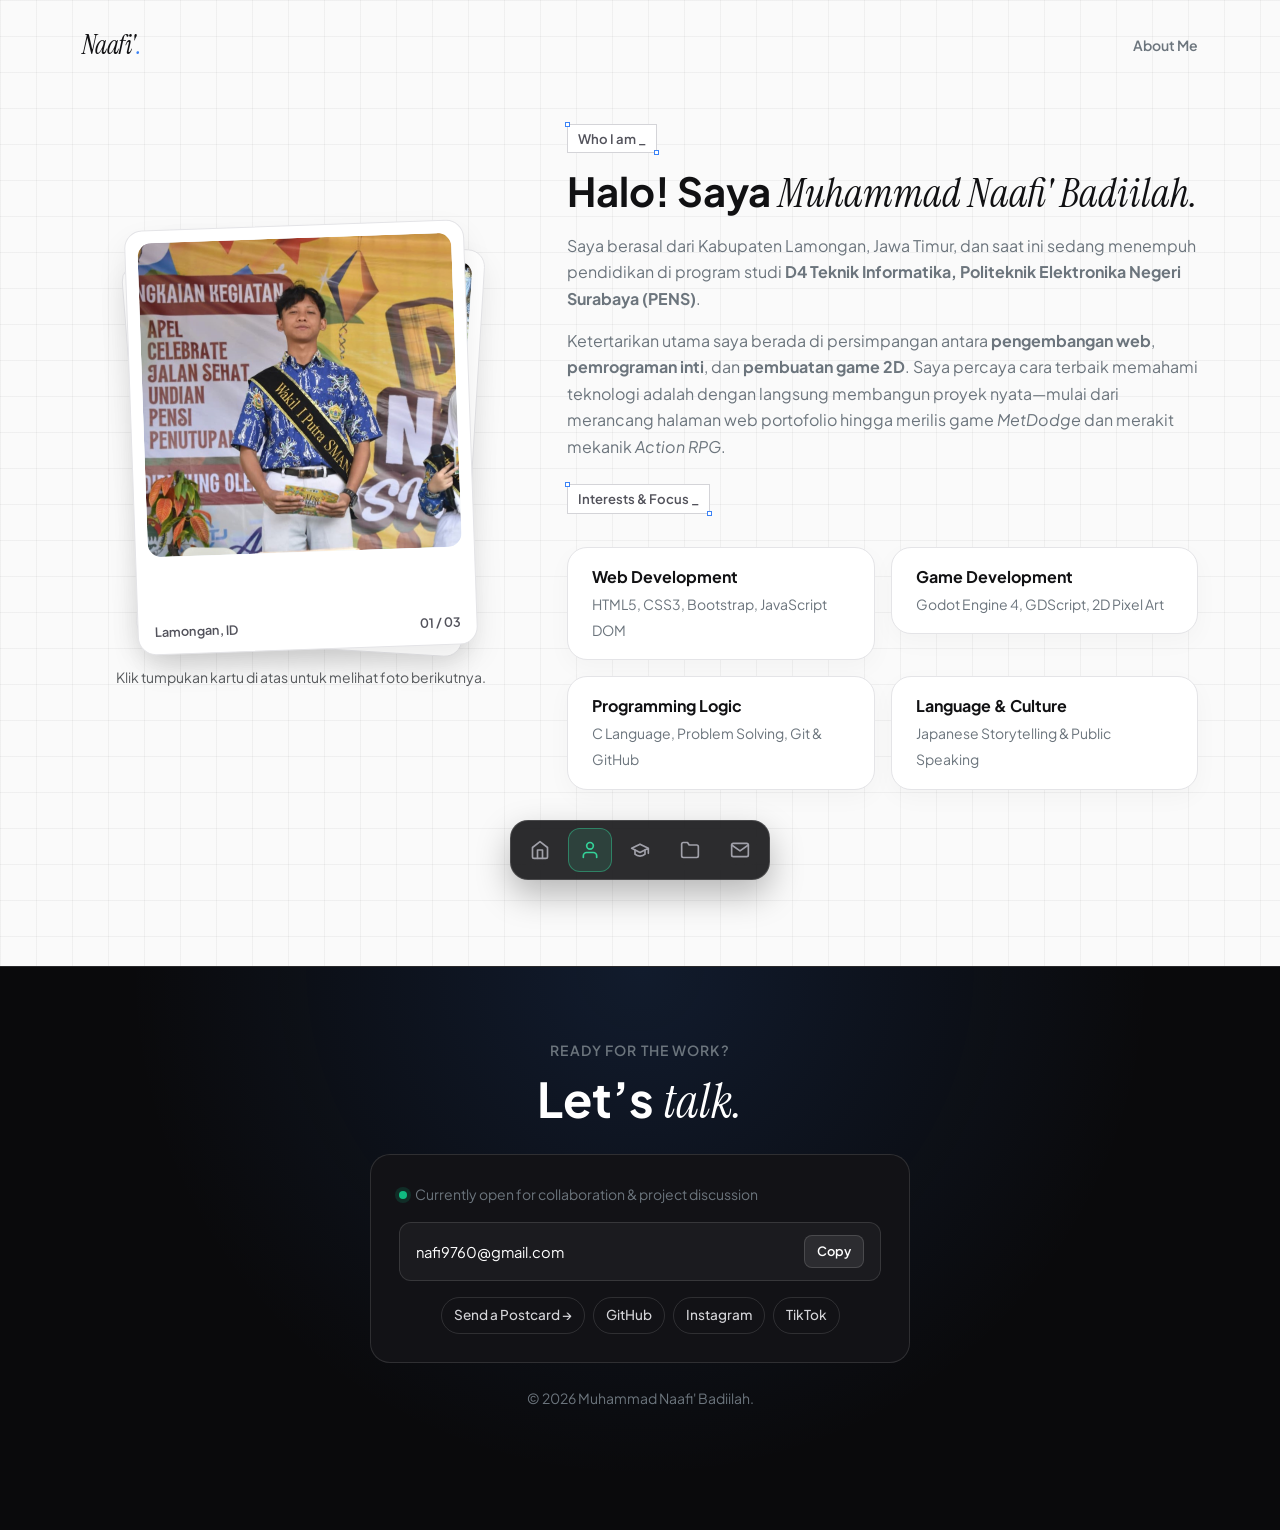
==== commit cd5015ee: "ubah teks" ====
--- a/about_me.html
+++ b/about_me.html
@@ -72,7 +72,7 @@
           <span class="section-tag">Who I am _</span>
           <h1 class="fw-bold mb-3">
             Halo! Saya
-            <span class="font-editorial">Muhammad Naafi'</span> Badiilah.
+            <span class="font-editorial">Muhammad Naafi' Badiilah.</span>
           </h1>
           <p class="text-secondary">
             Saya berasal dari Kabupaten Lamongan, Jawa Timur, dan saat ini
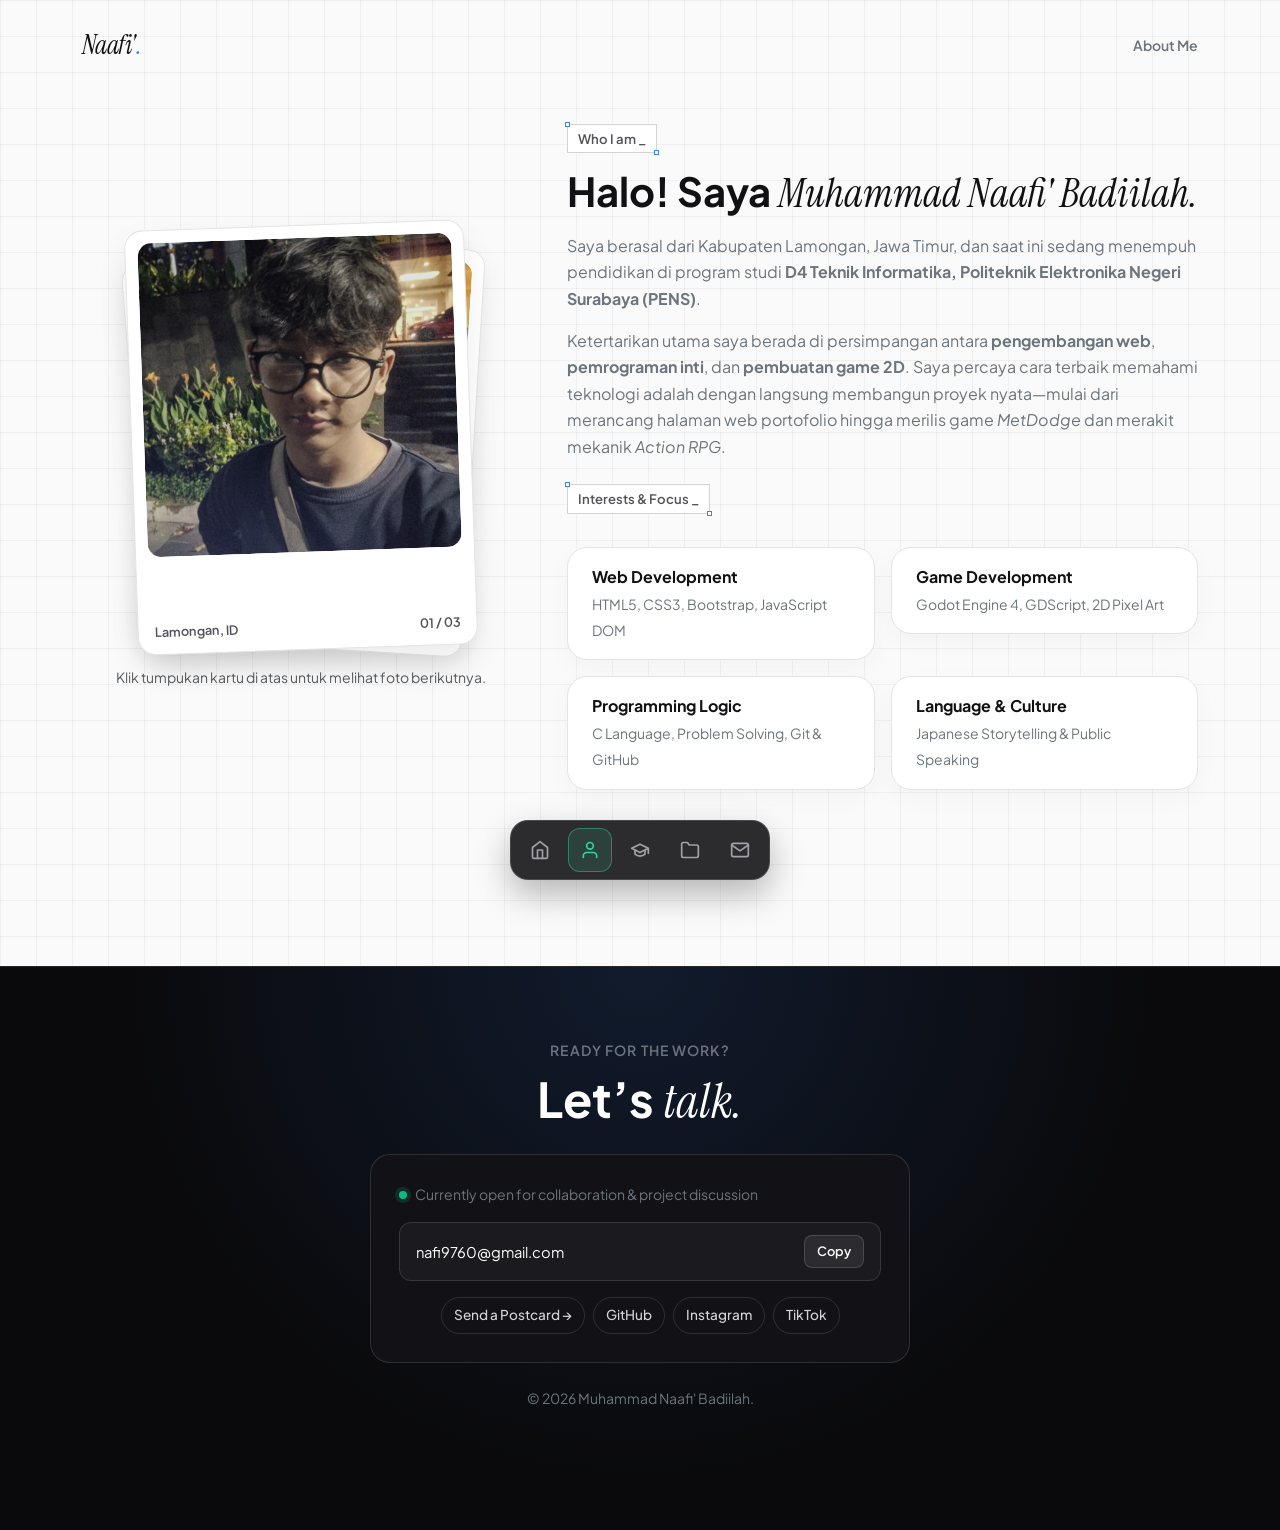
==== commit ff0a967e: "hapus folder bootstrap dan ganti urutan polaroid" ====
--- a/about_me.html
+++ b/about_me.html
@@ -32,7 +32,7 @@
             <!-- KARTU POLAROID 1 -->
             <div class="polaroid-item" data-pos="0">
               <div class="photo-slot-empty" style="aspect-ratio: 1/1">
-                <img src="images/mc.jpeg" alt="Naafi Portrait" />
+                <img src="images/selfie.jpeg" alt="Game Development" />
               </div>
               <div class="polaroid-caption">
                 <span>Lamongan, ID</span>
@@ -43,7 +43,7 @@
             <!-- KARTU POLAROID 2 -->
             <div class="polaroid-item" data-pos="1">
               <div class="photo-slot-empty" style="aspect-ratio: 1/1">
-                <img src="images/paskib.jpeg" alt="Aktivitas Kampus PENS" />
+                <img src="images/mc.jpeg" alt="Naafi Portrait" />
               </div>
               <div class="polaroid-caption">
                 <span>Lamongan, ID</span>
@@ -54,7 +54,7 @@
             <!-- KARTU POLAROID 3 -->
             <div class="polaroid-item" data-pos="2">
               <div class="photo-slot-empty" style="aspect-ratio: 1/1">
-                <img src="images/selfie.jpeg" alt="Game Development" />
+                <img src="images/paskib.jpeg" alt="Aktivitas Kampus PENS" />
               </div>
               <div class="polaroid-caption">
                 <span>Surabaya, ID</span>
